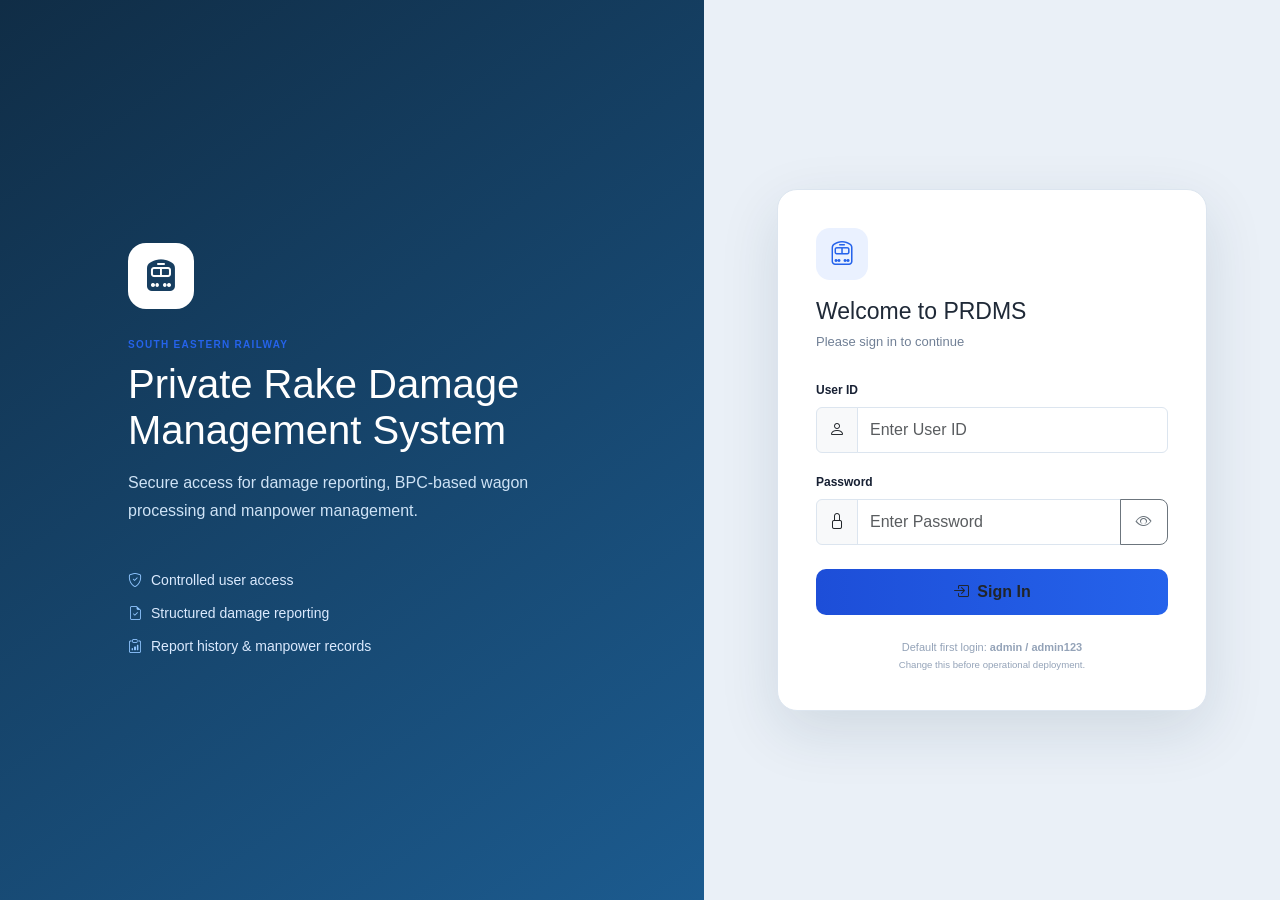
==== login.html @ 79b4d6ad "PDRMS V2 central database and delete report" ====
<!DOCTYPE html><html lang="en"><head>
<meta charset="UTF-8"><meta name="viewport" content="width=device-width,initial-scale=1.0"><title>PRDMS | Secure Login</title>
<link href="https://cdn.jsdelivr.net/npm/bootstrap@5.3.7/dist/css/bootstrap.min.css" rel="stylesheet"><link rel="stylesheet" href="https://cdn.jsdelivr.net/npm/bootstrap-icons@1.13.1/font/bootstrap-icons.min.css"><link rel="stylesheet" href="css/style.css"></head>
<body class="login-page"><div class="login-shell"><section class="login-brand-panel"><div class="login-railway-mark"><i class="bi bi-train-front-fill"></i></div><div class="eyebrow">SOUTH EASTERN RAILWAY</div><h1>Private Rake Damage<br>Management System</h1><p>Secure access for damage reporting, BPC-based wagon processing and manpower management.</p><div class="login-feature-list"><div><i class="bi bi-shield-check"></i>Controlled user access</div><div><i class="bi bi-file-earmark-check"></i>Structured damage reporting</div><div><i class="bi bi-clipboard-data"></i>Report history & manpower records</div></div></section>
<section class="login-card-wrap"><div class="login-card"><div class="login-card-logo"><i class="bi bi-train-front"></i></div><div class="login-card-heading"><h2>Welcome to PRDMS</h2><p>Please sign in to continue</p></div><form id="loginForm"><label class="form-label">User ID</label><div class="input-group mb-3"><span class="input-group-text"><i class="bi bi-person"></i></span><input id="loginUserId" class="form-control" placeholder="Enter User ID" required></div><label class="form-label">Password</label><div class="input-group mb-2"><span class="input-group-text"><i class="bi bi-lock"></i></span><input id="loginPassword" type="password" class="form-control" placeholder="Enter Password" required><button type="button" class="btn btn-outline-secondary password-toggle" id="togglePassword"><i class="bi bi-eye"></i></button></div><div id="loginError" class="login-error d-none"></div><button class="btn login-submit w-100 mt-3" type="submit"><i class="bi bi-box-arrow-in-right me-2"></i>Sign In</button></form><div class="login-help">Default first login: <strong>admin / admin123</strong><br><small>Change this before operational deployment.</small></div></div></section></div>
<script src="js/cloud.js"></script><script src="js/auth.js"></script><script>
togglePassword.onclick=()=>{const p=loginPassword;p.type=p.type==="password"?"text":"password";togglePassword.querySelector("i").className=p.type==="password"?"bi bi-eye":"bi bi-eye-slash"};
loginForm.onsubmit=e=>{e.preventDefault();const r=PRDMSAuth.login(loginUserId.value,loginPassword.value);if(!r.ok){loginError.textContent=r.message;loginError.classList.remove("d-none");return}location.href="index.html"};
</script></body></html>
---- css/style.css ----
/* ===========================================
   PRDMS Version 0.1
   South Eastern Railway
=========================================== */

body{
    background:#eef3f8;
    font-family:Segoe UI,Tahoma,Geneva,Verdana,sans-serif;
}

/* Navbar */

.navbar{
    height:70px;
}

.navbar-brand{
    font-size:28px;
    font-weight:bold;
}

/* Title */

h1{
    color:#0d6efd;
}

h2{
    color:#1f2937;
}


/* Home Cards */

.home-card{

    border:none;

    border-radius:18px;

    transition:0.35s;

    cursor:pointer;

    min-height:330px;

}

.home-card:hover{

    transform:translateY(-10px);

    box-shadow:0px 15px 35px rgba(0,0,0,.25);

}

.card-body{

    padding:35px;

}

.card i{

    margin-bottom:20px;

}

.card h3{

    font-weight:700;

    margin-bottom:15px;

}

.card p{

    color:#666;

    min-height:60px;

}

/* Buttons */

.btn{

    width:160px;

    border-radius:25px;

    font-weight:bold;

}

/* Footer */

footer{

    font-size:15px;

}

/* ===============================
   Repair Columns Modal
   =============================== */

#repairColumnModal {
    z-index: 2000 !important;
}

#repairColumnModal .modal-dialog {
    z-index: 2001 !important;
}

#repairModalBackdrop {
    z-index: 1999 !important;
}

/* =================================
   PRDMS Repair Columns Popup
   ================================= */

.repair-columns-popup {
    position: fixed;
    inset: 0;
    z-index: 3000;
    display: none;
    background: rgba(0, 0, 0, 0.55);
    padding: 40px 20px;
    overflow-y: auto;
}

.repair-columns-dialog {
    width: 900px;
    max-width: 100%;
    margin: 0 auto;
}

.repair-columns-content {
    background: #ffffff;
    border-radius: 10px;
    box-shadow: 0 10px 40px rgba(0, 0, 0, 0.35);
    overflow: hidden;
}

/* =========================================
   PRDMS Damage Report Table
   Railway Format
   ========================================= */

#wagonTableHeader th {
    text-align: center;
    vertical-align: middle;
    font-weight: 700;
    border: 1px solid #000;
}

#yardRepairHeader {
    text-align: center !important;
    vertical-align: middle !important;
    font-weight: 700 !important;
    white-space: nowrap;
}

#repairColumnHeaderRow th {
    text-align: center !important;
    vertical-align: middle !important;
    font-weight: 700 !important;
    white-space: normal !important;
    word-break: break-word !important;
    overflow-wrap: anywhere !important;
    line-height: 1.05 !important;
    padding: 2px 3px !important;
    min-width: 0 !important;
    font-family: "Times New Roman", serif !important;
}

#wagonTableBody td {
    text-align: center;
    vertical-align: middle;
    border: 1px solid #000;
}

/* =========================================
   PRDMS Print Format
   Hide Action column while printing
   ========================================= */

@media print {

    #wagonTableHeader th:last-child {
        display: none !important;
    }

    #wagonTableBody td:last-child {
        display: none !important;
    }

}

/* =========================================
   PRDMS OFFICIAL REPORT - A4 PRINT SETUP
   ========================================= */

@media print {

    @page {
        size: A4 portrait;
        margin: 10mm;
    }

    body {
        margin: 0 !important;
        padding: 0 !important;
        font-family: "Times New Roman", serif !important;
        font-size: 10pt !important;
        background: white !important;
    }

    .navbar,
    button,
    .btn,
    .modal,
    .repair-columns-popup {
        display: none !important;
    }

    .container {
        width: 100% !important;
        max-width: none !important;
    }

}

/* =========================================
   PRDMS PRINT - TOP REPORT SECTION
   ========================================= */

@media print {

    /* Report title */
    .container.mt-4 h5 {
        font-size: 14pt !important;
        font-weight: bold !important;
        text-align: center !important;
        margin: 4mm 0 2mm 0 !important;
    }

    /* Remove excessive spacing */
    .container,
    .row {
        margin-top: 0 !important;
        margin-bottom: 2mm !important;
    }

    /* Labels */
    @page {
        size: A4 portrait;
        margin: 8mm;
    }

    label {
        font-weight: bold !important;
        font-size: 9pt !important;
    }

    /* Input fields in printed report */
    input,
    textarea,
    select {
        border: none !important;
        border-bottom: 1px solid #000 !important;
        border-radius: 0 !important;
        padding: 1px 2px !important;
        height: auto !important;
        min-height: 18px !important;
        font-size: 9pt !important;
        background: white !important;
    }

    textarea {
        resize: none !important;
    }

    /* Hide horizontal rules that create unnecessary gaps */
    hr {
        margin: 2mm 0 !important;
    }

}

/* =========================================
   PRDMS PRINT - COMPACT PARTICULARS
   ========================================= */

@media print {

    /* Reduce overall vertical spacing */
    .container {
        margin-top: 0 !important;
        margin-bottom: 0 !important;
        padding-top: 0 !important;
        padding-bottom: 0 !important;
    }

    .container.mt-4 {
        margin-top: 0 !important;
        margin-bottom: 2mm !important;
    }

    .container.mt-4 h5 {
        margin: 0 0 2mm 0 !important;
        font-size: 14pt !important;
    }

    /* Compact rows */
    .row {
        margin-bottom: 1mm !important;
    }

    /* Compact labels */
    label {
        font-size: 8.5pt !important;
        margin-bottom: 0 !important;
        line-height: 1 !important;
    }

    /* Compact input fields */
    input,
    textarea,
    select {
        font-size: 8.5pt !important;
        padding: 1px 2px !important;
        margin: 0 !important;
        min-height: 14px !important;
        height: 18px !important;
        line-height: 1 !important;
    }

    textarea {
        height: 25px !important;
        min-height: 25px !important;
    }

    /* Reduce horizontal separators */
    hr {
        margin: 1mm 0 !important;
    }

    /* Examination statement */
    .table-responsive {
        margin-top: 1mm !important;
    }
}

/* =========================================
   PRDMS PRINT - TWO COLUMN PARTICULARS
   ========================================= */

@media print {

    /* Keep the main form compact */
    #reportForm {
        display: block !important;
    }

    /* Put the fields into a compact print layout */
    #reportForm .row {
        margin-left: 0 !important;
        margin-right: 0 !important;
    }

    #reportForm .row > [class*="col-"] {
        padding-left: 3px !important;
        padding-right: 3px !important;
        margin-bottom: 2mm !important;
    }

    /* Compact labels */
    #reportForm label {
        font-size: 8.5pt !important;
        margin-bottom: 1px !important;
    }

    /* Compact printed values */
    #reportForm input,
    #reportForm textarea,
    #reportForm select {
        font-size: 8.5pt !important;
        height: 18px !important;
        min-height: 18px !important;
        padding: 1px 3px !important;
        border: none !important;
        border-bottom: 1px solid #000 !important;
        border-radius: 0 !important;
        background: transparent !important;
        box-shadow: none !important;
    }

    /* Damage occurrence gets a little more width/height */
    #damageOccurrence {
        height: 18px !important;
    }

}

/* =========================================
   PRINT-ONLY DAMAGE REPORT PARTICULARS
   ========================================= */

/* Hidden on normal website */
#printDamageParticulars {
    display: none;
}


/* Visible only during printing */
@media print {

    #printDamageParticulars {
        display: block !important;
        font-family: "Times New Roman", serif !important;
        color: #000 !important;
        width: 100% !important;
        margin: 0 0 4mm 0 !important;
    }

    .print-particulars-title {
        text-align: center;
        font-size: 14pt;
        font-weight: bold;
        margin-bottom: 3mm;
    }

    .print-particulars-grid {
        display: grid;
        grid-template-columns: 1fr 1fr;
        width: 100%;
        border: 1px solid #000;
    }

    .print-particulars-left,
    .print-particulars-right {
        padding: 0;
    }

    .print-particulars-left {
        border-right: 1px solid #000;
    }

    .print-particulars-left > div,
    .print-particulars-right > div {
        display: grid;
        grid-template-columns: 42% 58%;
        min-height: 7mm;
        border-bottom: 1px solid #000;
        align-items: center;
    }

    .print-particulars-left > div:last-child,
    .print-particulars-right > div:last-child {
        border-bottom: none;
    }

    .print-particulars-left strong,
    .print-particulars-right strong {
        padding: 1mm 2mm;
        font-size: 8.5pt;
        font-weight: bold;
    }

    .print-particulars-left span,
    .print-particulars-right span {
        padding: 1mm 2mm;
        font-size: 8.5pt;
        min-height: 5mm;
        border-bottom: 1px solid #000;
    }

}

/* =========================================
   PRINT - HIDE ORIGINAL PARTICULARS
   ========================================= */

@media print {

    /* Hide the original form fields during printing */
    #reportForm > .row {
        display: none !important;
    }

    /* Keep our new print-only particulars */
    #printDamageParticulars {
        display: block !important;
    }

}

/* =========================================
   PRINT - HIDE OLD PARTICULAR FIELDS
   ========================================= */

@media print {

    .print-original-field {
        display: none !important;
    }

    .print-original-exam,
    #examinedBy {
        display: none !important;
    }

}

/* =========================================
   DAMAGE REPORT PRINT TITLE
   ========================================= */

@media print {

    .print-report-title {
        margin-top: 0 !important;
        margin-bottom: 3mm !important;
        padding: 0 !important;
    }

    .print-report-title h5 {
        margin: 0 !important;
        padding: 0 !important;
        font-family: "Times New Roman", serif !important;
        font-size: 15pt !important;
        font-weight: bold !important;
        text-align: center !important;
    }

    .print-title-line {
        display: block !important;
        margin: 2mm 0 3mm 0 !important;
        border: 0 !important;
        border-top: 1px solid #000 !important;
        opacity: 1 !important;
    }

}

/* Hide old form separator in printed report */

@media print {

    .print-form-separator {
        display: none !important;
    }

}

/* =========================================
   DAMAGE REPORT HEADING - ONE LINE
   ========================================= */

#printReportHeading {
    text-align: center !important;
    white-space: nowrap !important;
    width: 100% !important;
    overflow: hidden !important;
    font-size: 15pt;
    line-height: 1.2;
}

/* =========================================
   FINAL PDRMS PRINT HEADING
   ========================================= */

@media print {

    .print-report-title {
        width: 100% !important;
        margin: 0 auto 3mm auto !important;
        padding: 0 !important;
        box-sizing: border-box !important;
    }

    #printReportHeading {

        width: 100% !important;

        margin: 0 auto !important;
        padding: 0 !important;

        text-align: center !important;

        white-space: nowrap !important;
        overflow: visible !important;

        font-family: "Times New Roman", serif !important;
        font-weight: bold !important;

        /* JS will reduce this when necessary */
        font-size: 15pt !important;

        line-height: 1.15 !important;

        box-sizing: border-box !important;
    }

}

/* =========================================
   WAGON TABLE - HIDE ACTION WHEN PRINTING
   ========================================= */

@media print {

    .print-action-column {
        display: none !important;
    }

}

/* =========================================
   PRDMS WAGON TABLE - A4 PORTRAIT
   EXACT PRINT WIDTH CONTROL
   ========================================= */

@media print {

    /* A4 usable width with 8mm margins */
    #wagonTableHeader,
    #wagonTableBody {
        width: 190mm !important;
    }

    .table-responsive {
        width: 190mm !important;
        max-width: 190mm !important;
        overflow: visible !important;
        margin: 0 !important;
        padding: 0 !important;
    }

    #wagonTableHeader {
        table-layout: fixed !important;
        width: 190mm !important;
        max-width: 190mm !important;
        border-collapse: collapse !important;
    }

    #wagonTableHeader th,
    #wagonTableBody td {
        box-sizing: border-box !important;
        white-space: normal !important;
        word-break: break-word !important;
        overflow-wrap: anywhere !important;
        padding: 1.2mm !important;
        font-family: "Times New Roman", serif !important;
        border: 1px solid #000 !important;
        vertical-align: middle !important;
        text-align: center !important;
    }


    /* =====================================
       MAIN FIXED COLUMNS
       ===================================== */

    /* Sl. No */
    #wagonTableHeader th:nth-child(1),
    #wagonTableBody td:nth-child(1) {
        width: 8mm !important;
        min-width: 8mm !important;
        max-width: 8mm !important;
    }

    /* O/Rly */
    #wagonTableHeader th:nth-child(2),
    #wagonTableBody td:nth-child(2) {
        width: 10mm !important;
        min-width: 10mm !important;
        max-width: 10mm !important;
    }

    /* Wagon No */
    #wagonTableHeader th:nth-child(3),
    #wagonTableBody td:nth-child(3) {
        width: 18mm !important;
        min-width: 18mm !important;
        max-width: 18mm !important;
    }

    /* Type */
    #wagonTableHeader th:nth-child(4),
    #wagonTableBody td:nth-child(4) {
        width: 10mm !important;
        min-width: 10mm !important;
        max-width: 10mm !important;
    }

    /* Incoming Damages */
    #wagonTableHeader th:nth-child(5),
    #wagonTableBody td:nth-child(5) {
        width: 50mm !important;
        min-width: 50mm !important;
        max-width: 50mm !important;
    }

    /* Remarks */
    #wagonTableHeader th:nth-child(6),
    #wagonTableBody td:nth-child(6) {
        width: 14mm !important;
        min-width: 14mm !important;
        max-width: 14mm !important;
    }


    /* =====================================
       YARD REPAIR COLUMNS
       ===================================== */

    #repairColumnHeaderRow th,
    #wagonTableBody td:nth-child(n+7) {
        width: 13.3mm !important;
        min-width: 13.3mm !important;
        max-width: 13.3mm !important;

        font-size: 6.5pt !important;
        line-height: 1.05 !important;
        padding: 1mm !important;
    }


    /* Yard Repair Particulars title */
    #yardRepairHeader {
        font-size: 8pt !important;
        text-align: center !important;
        white-space: nowrap !important;
    }


    /* =====================================
       ACTION COLUMN - NEVER PRINT
       ===================================== */

    #wagonTableHeader th:last-child,
    #wagonTableBody td:last-child {
        display: none !important;
    }

}

/* =========================================
   WAGON TABLE - AUTO FIT TEXT IN ONE ROW
   ========================================= */

@media print {

    #wagonTableBody td {
        white-space: nowrap !important;
        overflow: hidden !important;
        text-overflow: clip !important;
    }

    /* Main wagon information */
    #wagonTableBody td:nth-child(1),
    #wagonTableBody td:nth-child(2),
    #wagonTableBody td:nth-child(3),
    #wagonTableBody td:nth-child(4),
    #wagonTableBody td:nth-child(6) {
        white-space: nowrap !important;
        font-size: 8pt !important;
    }

    /* Repair values */
    #wagonTableBody td:nth-child(n+7) {
        white-space: nowrap !important;
        font-size: 6.5pt !important;
    }

}

/* =========================================
   PRINT SIGNATURE SECTION
   ========================================= */

#printSignatureSection {
    display: none;
}

@media print {

    #printSignatureSection {
        display: block !important;
        width: 100% !important;
        margin-top: 12mm !important;
        font-family: "Times New Roman", serif !important;
        font-size: 10pt !important;
    }

    .signature-row {
        display: flex !important;
        flex-direction: row !important;
        justify-content: space-between !important;
        align-items: flex-start !important;
        width: 100% !important;
    }

    .signature-box {
        display: block !important;
        width: 33.33% !important;
        text-align: center !important;
        white-space: nowrap !important;
    }

    #printRepresentative {
        white-space: nowrap !important;
    }

}

/* PRINT SIGNATURES */

#printSignatureSection {
    display: none;
}

@media print {

    #printSignatureSection {
        display: block !important;
        width: 100% !important;
        margin-top: 25mm !important;
    }

    #printSignatureSection .signature-row {
        display: flex !important;
        width: 100% !important;
        justify-content: space-between !important;
        align-items: center !important;
    }

    #printSignatureSection .signature-box {
    width: 33.33% !important;
    text-align: center !important;
    white-space: nowrap !important;
    font-family: "Times New Roman", serif !important;
    font-size: 12pt !important;
    font-weight: bold !important;
}
}

/* Printed particulars - row separators */

@media print {

    #printDamageParticulars .print-particulars-left > div,
    #printDamageParticulars .print-particulars-right > div {
        border-bottom: 1px solid #000 !important;
    }

    #printDamageParticulars .print-particulars-left > div:last-child,
    #printDamageParticulars .print-particulars-right > div:last-child {
        border-bottom: none !important;
    }

    #printDamageParticulars .print-particulars-left span,
    #printDamageParticulars .print-particulars-right span {
        border-bottom: none !important;
    }

}

/* =========================================
   PRINT PARTICULARS - TWO SEPARATE TABLES
   WITH GAP
   ========================================= */

@media print {

    #printDamageParticulars .print-particulars-grid {
        display: grid !important;

        grid-template-columns: calc(50% - 2.5mm) calc(50% - 2.5mm) !important;

        column-gap: 5mm !important;

        width: 100% !important;
        border: none !important;
    }

    #printDamageParticulars .print-particulars-left,
    #printDamageParticulars .print-particulars-right {
        border: 1px solid #000 !important;
        padding: 0 !important;
    }

    #printDamageParticulars .print-particulars-left > div,
    #printDamageParticulars .print-particulars-right > div {
        display: grid !important;
        grid-template-columns: 42% 58% !important;

        min-height: 7mm !important;

        border-bottom: 1px solid #000 !important;
    }

    #printDamageParticulars .print-particulars-left > div:last-child,
    #printDamageParticulars .print-particulars-right > div:last-child {
        border-bottom: none !important;
    }

    #printDamageParticulars .print-particulars-left strong,
    #printDamageParticulars .print-particulars-right strong {
        border-right: 1px solid #000 !important;
        padding: 1mm 2mm !important;
        font-size: 8.5pt !important;
    }

    #printDamageParticulars .print-particulars-left span,
    #printDamageParticulars .print-particulars-right span {
        border-bottom: none !important;
        padding: 1mm 2mm !important;
        font-size: 8.5pt !important;
    }

}

/* =========================================
   #4 - WAGON TYPE TEXT STAYS INSIDE CELL
   ========================================= */

#wagonTableHeader th:nth-child(4),
#wagonTableBody td:nth-child(4) {

    width: 70px !important;
    max-width: 70px !important;

    white-space: normal !important;
    overflow-wrap: anywhere !important;
    word-break: break-word !important;

    text-align: center !important;
    vertical-align: middle !important;
}

/* 
    /* -----------------------------
       ALL YARD REPAIR COLUMNS
       EQUAL WIDTH
       ----------------------------- */

    #wagonTable th:nth-child(n+7):not(:last-child),
    #wagonTable td:nth-child(n+7):not(:last-child) {
        width: 7.75% !important;
        min-width: 0 !important;
        max-width: none !important;
    }

    /* -----------------------------
       HEADER TEXT
       ----------------------------- */

    #wagonTable th {
        white-space: normal !important;
        word-break: normal !important;
        overflow-wrap: break-word !important;

        vertical-align: middle !important;
        text-align: center !important;

        line-height: 1.05 !important;
        padding: 2px 2px !important;

        font-size: 7pt !important;
    }

    /* Yard repair headings */
    #wagonTable th:nth-child(n+7) {
        font-size: 6.8pt !important;
        line-height: 1.05 !important;
    }

    /* -----------------------------
       WAGON DATA ROWS
       AUTO HEIGHT
       ----------------------------- */

    #wagonTable tbody tr {
        height: auto !important;
    }

    #wagonTable tbody td {
        height: auto !important;
        min-height: 0 !important;

        white-space: normal !important;
        word-break: normal !important;
        overflow-wrap: break-word !important;

        vertical-align: middle !important;
        text-align: center !important;

        padding: 2px 2px !important;

        line-height: 1.1 !important;
    }

    /* Incoming damage text can expand the row */
    #wagonTable tbody td:nth-child(5) {
        text-align: left !important;
        overflow-wrap: anywhere !important;
    }

    /* Type text stays inside its cell */
    #wagonTable tbody td:nth-child(4) {
        overflow-wrap: anywhere !important;
        word-break: break-word !important;
    }

    /* Repair quantities remain compact */
    #wagonTable tbody td:nth-child(n+7) {
        font-size: 6.8pt !important;
        padding: 2px 1px !important;
    }

    /* TOTAL row */
    #wagonTotalRow td {
        height: auto !important;
        min-height: 0 !important;
        padding: 2px !important;
        font-size: 7pt !important;
        vertical-align: middle !important;
    }




    /* =====================================
       MAIN COLUMNS
       ===================================== */

    /* Sl. No. */
    .table-responsive > table th:nth-child(1),
    .table-responsive > table td:nth-child(1) {
        width: 4.5% !important;
    }

    /* O/Rly - increased */
    .table-responsive > table th:nth-child(2),
    .table-responsive > table td:nth-child(2) {
        width: 7% !important;
        font-size: 8pt !important;
        font-weight: bold !important;
    }

    /* Wagon No. */
    .table-responsive > table th:nth-child(3),
    .table-responsive > table td:nth-child(3) {
        width: 8% !important;
    }

    /* Type - increased */
    .table-responsive > table th:nth-child(4),
    .table-responsive > table td:nth-child(4) {
        width: 8.5% !important;
    }

    /* Incoming Damages */
    .table-responsive > table th:nth-child(5),
    .table-responsive > table td:nth-child(5) {
        width: 20% !important;
        min-width: 0 !important;
    }

    /* Remarks */
    .table-responsive > table th:nth-child(6),
    .table-responsive > table td:nth-child(6) {
        width: 6% !important;
    }


    /* =====================================
       YARD REPAIR SECTION
       ===================================== */

    /* Heading spanning all repair columns */
    #yardRepairHeader {
        width: 46% !important;
        min-width: 0 !important;

        text-align: center !important;
        white-space: nowrap !important;
    }

    /* Six repair headings */
    #repairColumnHeaderRow th {
        width: 7.666% !important;
        min-width: 0 !important;
        max-width: none !important;

        padding: 2px 2px !important;

        font-size: 6.8pt !important;
        line-height: 1.05 !important;

        white-space: normal !important;
        overflow-wrap: break-word !important;
        word-break: normal !important;

        text-align: center !important;
        vertical-align: middle !important;
    }

    /* Six repair data columns */
    #wagonTableBody td:nth-child(n+7) {
        width: 7.666% !important;
        min-width: 0 !important;
        max-width: none !important;

        padding: 2px 1px !important;

        font-size: 7pt !important;
        line-height: 1.1 !important;

        white-space: normal !important;
        overflow-wrap: anywhere !important;
        word-break: break-word !important;

        text-align: center !important;
        vertical-align: middle !important;
    }


    /* =====================================
       WAGON ROWS - AUTO HEIGHT
       ===================================== */

    #wagonTableBody tr {
        height: auto !important;
    }

    #wagonTableBody td {
        height: auto !important;
        min-height: 0 !important;

        padding: 2px !important;

        white-space: normal !important;
        overflow-wrap: anywhere !important;
        word-break: break-word !important;

        vertical-align: middle !important;
    }

    /* Type text */
    #wagonTableBody td:nth-child(4) {
        text-align: center !important;
        overflow-wrap: anywhere !important;
        word-break: break-word !important;
    }

    /* Incoming damage can expand naturally */
    #wagonTableBody td:nth-child(5) {
        text-align: left !important;
        overflow-wrap: anywhere !important;
        word-break: break-word !important;
    }

    /* Remarks */
    #wagonTableBody td:nth-child(6) {
        text-align: center !important;
    }


    /* =====================================
       TOTAL ROW
       ===================================== */

    #wagonTotalRow td {
        height: auto !important;
        min-height: 0 !important;

        padding: 2px !important;

        font-size: 7pt !important;
        line-height: 1.1 !important;

        vertical-align: middle !important;
    }



@media print {

    /* Keep Incoming Damages COLUMN width fixed */
    .table-responsive > table th:nth-child(5),
    .table-responsive > table td:nth-child(5) {
        width: 20% !important;
        min-width: 20% !important;
        max-width: 20% !important;

        white-space: normal !important;
        word-break: break-word !important;
        overflow-wrap: break-word !important;

        height: auto !important;
        vertical-align: middle !important;
    }

    /* ONLY the ROW height should adjust to content */
    #wagonTableBody tr {
        height: auto !important;
    }

    #wagonTableBody td {
        height: auto !important;
        min-height: 0 !important;
    }

}

/* =========================================
   FINAL WAGON TABLE PRINT FORMAT
   FIXED COLUMNS - AUTO ROW HEIGHT
   ========================================= */

@media print {

    .table-responsive {
        overflow: visible !important;
        width: 100% !important;
    }

    .table-responsive > table {
        width: 100% !important;
        max-width: 100% !important;
        min-width: 0 !important;

        table-layout: fixed !important;
        border-collapse: collapse !important;
    }

    /* ===============================
       FIXED MAIN COLUMNS
       =============================== */

    /* Sl. No. */
    .table-responsive > table th:nth-child(1),
    .table-responsive > table td:nth-child(1) {
        width: 3.5% !important;
    }

    /* O/Rly */
    .table-responsive > table th:nth-child(2),
    .table-responsive > table td:nth-child(2) {
        width: 5.5% !important;
    }

    /* Wagon No. */
    .table-responsive > table th:nth-child(3),
    .table-responsive > table td:nth-child(3) {
        width: 7% !important;
    }

    /* Type */
    .table-responsive > table th:nth-child(4),
    .table-responsive > table td:nth-child(4) {
        width: 7.5% !important;
    }

    /* Incoming Damages - FIXED */
    .table-responsive > table th:nth-child(5),
    .table-responsive > table td:nth-child(5) {
        width: 20% !important;
        min-width: 20% !important;
        max-width: 20% !important;

        white-space: normal !important;
        overflow-wrap: break-word !important;
        word-break: normal !important;
    }

    /* Remarks */
    .table-responsive > table th:nth-child(6),
    .table-responsive > table td:nth-child(6) {
        width: 5.5% !important;
    }


    /* ===============================
       SIX YARD REPAIR COLUMNS
       =============================== */

    #repairColumnHeaderRow th,
    #wagonTableBody td:nth-child(n+7) {

        width: 8.5% !important;
        min-width: 0 !important;
        max-width: 8.5% !important;

        white-space: normal !important;
        overflow-wrap: break-word !important;
        word-break: normal !important;

        text-align: center !important;
        vertical-align: middle !important;
    }


    /* ===============================
       REPAIR HEADINGS
       =============================== */

    #repairColumnHeaderRow th {

        padding: 2px 2px !important;

        font-size: 6.5pt !important;
        line-height: 1.05 !important;

        height: auto !important;

        white-space: normal !important;
        overflow-wrap: break-word !important;
        word-break: normal !important;
    }


    /* ===============================
       WAGON ROWS
       ONLY HEIGHT AUTO
       =============================== */

    #wagonTableBody tr {

        height: auto !important;
    }

    #wagonTableBody td {

        height: auto !important;
        min-height: 0 !important;

        padding: 2px !important;

        white-space: normal !important;
        overflow-wrap: break-word !important;
        word-break: normal !important;

        vertical-align: middle !important;
    }


    /* Incoming Damages text */
    #wagonTableBody td:nth-child(5) {

        width: 20% !important;
        min-width: 20% !important;
        max-width: 20% !important;

        text-align: left !important;

        white-space: normal !important;
        overflow-wrap: break-word !important;
        word-break: normal !important;
    }


    /* Type */
    #wagonTableBody td:nth-child(4) {

        white-space: normal !important;
        overflow-wrap: break-word !important;
        word-break: break-word !important;

        text-align: center !important;
    }


    /* Repair quantities */
    #wagonTableBody td:nth-child(n+7) {

        font-size: 7pt !important;
        padding: 2px 1px !important;

        text-align: center !important;
    }


    /* TOTAL row */
    #wagonTotalRow td {

        height: auto !important;
        min-height: 0 !important;

        padding: 2px !important;
    }

}

/* =========================================
   WEBPAGE WAGON TABLE - CLEAN COMPACT VIEW
   PRINT VIEW IS NOT AFFECTED
   ========================================= */

@media screen {

    .table-responsive > table {
        width: 100% !important;
        table-layout: fixed !important;
        border-collapse: collapse !important;
    }

    /* -----------------------------
       MAIN COLUMNS
       ----------------------------- */

    /* Sl. No. */
    .table-responsive > table th:nth-child(1),
    .table-responsive > table td:nth-child(1) {
        width: 3.5% !important;
    }

    /* O/Rly */
    .table-responsive > table th:nth-child(2),
    .table-responsive > table td:nth-child(2) {
        width: 6% !important;
        white-space: normal !important;
    }

    /* Wagon No. */
    .table-responsive > table th:nth-child(3),
    .table-responsive > table td:nth-child(3) {
        width: 7% !important;
        white-space: normal !important;
    }

    /* Type */
    .table-responsive > table th:nth-child(4),
    .table-responsive > table td:nth-child(4) {
        width: 7.5% !important;

        white-space: normal !important;
        overflow-wrap: break-word !important;
        word-break: break-word !important;
    }

    /* Incoming Damages - KEEP GENEROUS SPACE */
    .table-responsive > table th:nth-child(5),
    .table-responsive > table td:nth-child(5) {
        width: 20% !important;

        white-space: normal !important;
        overflow-wrap: break-word !important;
        word-break: break-word !important;
    }

    /* Remarks */
    .table-responsive > table th:nth-child(6),
    .table-responsive > table td:nth-child(6) {
        width: 5.5% !important;
        white-space: normal !important;
    }


    /* -----------------------------
       YARD REPAIR COLUMNS
       ALL SAME WIDTH
       ----------------------------- */

    #repairColumnHeaderRow th,
    #wagonTableBody td:nth-child(n+7):not(:last-child) {

        width: 7.5% !important;
        min-width: 0 !important;
        max-width: 7.5% !important;

        white-space: normal !important;
        overflow-wrap: break-word !important;
        word-break: normal !important;

        text-align: center !important;
        vertical-align: middle !important;
    }


    /* -----------------------------
       REPAIR HEADINGS
       ----------------------------- */

    #repairColumnHeaderRow th {

        padding: 5px 3px !important;

        font-size: 10px !important;
        line-height: 1.15 !important;

        white-space: normal !important;
        overflow-wrap: break-word !important;
        word-break: normal !important;

        text-align: center !important;
        vertical-align: middle !important;
    }


    /* -----------------------------
       WAGON DATA
       ----------------------------- */

    #wagonTableBody td {

        padding: 5px 3px !important;

        white-space: normal !important;
        overflow-wrap: break-word !important;

        vertical-align: middle !important;
    }


    /* Type */
    #wagonTableBody td:nth-child(4) {

        text-align: center !important;

        overflow-wrap: anywhere !important;
        word-break: break-word !important;
    }


    /* Incoming Damages */
    #wagonTableBody td:nth-child(5) {

        text-align: left !important;

        white-space: normal !important;
        overflow-wrap: break-word !important;
        word-break: normal !important;
    }


    /* Repair quantities */
    #wagonTableBody td:nth-child(n+7):not(:last-child) {

        font-size: 12px !important;

        text-align: center !important;

        white-space: normal !important;
    }


    /* -----------------------------
       ACTION COLUMN
       ----------------------------- */

    .table-responsive > table th:last-child,
    .table-responsive > table td:last-child {

        width: 6% !important;
        min-width: 65px !important;

        white-space: nowrap !important;

        text-align: center !important;
    }

}

/* =========================================
   FINAL PRINT PARTICULARS BALANCE
   ========================================= */

@media print {

    .print-particulars-grid {
        grid-template-columns: 1fr 1fr !important;
        column-gap: 5mm !important;
        border: none !important;
    }

    .print-particulars-left,
    .print-particulars-right {
        border: 1px solid #000 !important;
    }

    .print-particulars-left {
        border-right: 1px solid #000 !important;
    }

    .print-particulars-left > div,
    .print-particulars-right > div {
        grid-template-columns: 47% 53% !important;

        min-height: 7mm !important;

        border-bottom: 1px solid #000 !important;

        align-items: center !important;
    }

    .print-particulars-left > div:last-child,
    .print-particulars-right > div:last-child {
        border-bottom: none !important;
    }

    .print-particulars-left strong,
    .print-particulars-right strong {
        padding: 1mm 2mm !important;
        font-size: 8.5pt !important;
        line-height: 1.1 !important;
    }

    .print-particulars-left span,
    .print-particulars-right span {
        padding: 1mm 2mm !important;
        font-size: 8.5pt !important;

        border-bottom: none !important;

        overflow-wrap: break-word !important;
        word-break: normal !important;
    }

}

/* =========================================
   FINAL DAMAGE REPORT PARTICULARS
   MATCH PAINT REFERENCE
   ========================================= */

@media print {

    #printDamageParticulars .print-particulars-grid {
        display: grid !important;
        grid-template-columns: 1fr 1fr !important;
        column-gap: 5mm !important;

        width: 100% !important;
        border: none !important;
    }

    /* Each side is an independent table */
    #printDamageParticulars .print-particulars-left,
    #printDamageParticulars .print-particulars-right {
        border: 1px solid #000 !important;
        padding: 0 !important;
    }

    /* Every row */
    #printDamageParticulars .print-particulars-left > div,
    #printDamageParticulars .print-particulars-right > div {

        display: grid !important;

        grid-template-columns: 47% 53% !important;

        min-height: 7mm !important;

        border-bottom: 1px solid #000 !important;

        align-items: stretch !important;
    }

    /* Last row - no internal bottom line */
    #printDamageParticulars .print-particulars-left > div:last-child,
    #printDamageParticulars .print-particulars-right > div:last-child {
        border-bottom: none !important;
    }

    /* FIELD NAME CELL */
    #printDamageParticulars .print-particulars-left > div > strong,
    #printDamageParticulars .print-particulars-right > div > strong {

        display: flex !important;

        align-items: center !important;

        align-self: stretch !important;

        box-sizing: border-box !important;

        padding: 1mm 2mm !important;

        font-size: 8.5pt !important;
        line-height: 1.1 !important;
        font-weight: bold !important;

        border-right: 1px solid #000 !important;
    }

    /* DATA CELL */
    #printDamageParticulars .print-particulars-left > div > span,
    #printDamageParticulars .print-particulars-right > div > span {

        display: flex !important;

        align-items: center !important;

        padding: 1mm 2mm !important;

        font-size: 8.5pt !important;
        line-height: 1.1 !important;

        border: none !important;

        overflow-wrap: break-word !important;
        word-break: normal !important;
    }

}

@media print {

    /* =========================================
       1. PERFECT CONTINUOUS LABEL/DATA DIVIDER
       ========================================= */

    #printDamageParticulars
    .print-particulars-left > div,
    #printDamageParticulars
    .print-particulars-right > div {
        display: grid !important;
        grid-template-columns: 47% 53% !important;
        align-items: stretch !important;
    }

    #printDamageParticulars
    .print-particulars-left > div > strong,
    #printDamageParticulars
    .print-particulars-right > div > strong {
        display: flex !important;

        width: 100% !important;
        height: 100% !important;
        min-height: 100% !important;

        margin: 0 !important;

        box-sizing: border-box !important;

        align-items: center !important;

        border-right: 1px solid #000 !important;
    }


    /* =========================================
       2. ALL YARD REPAIR COLUMNS SAME WIDTH
       ========================================= */

    #repairColumnHeaderRow th,
    #wagonTableBody td:nth-child(n+7):not(:last-child) {

        width: 5.6% !important;
        min-width: 5.6% !important;
        max-width: 5.6% !important;

        box-sizing: border-box !important;

        padding: 2px 1px !important;

        text-align: center !important;
        vertical-align: middle !important;

        white-space: normal !important;
        overflow-wrap: break-word !important;
        word-break: normal !important;

        font-size: 6.5pt !important;
        line-height: 1.05 !important;
    }

    /* Keep repair headings and data perfectly aligned */
    #repairColumnHeaderRow th {
        height: auto !important;
    }

    #wagonTableBody td:nth-child(n+7):not(:last-child) {
        height: auto !important;
    }

}

@media print {

    /* Keep all Yard Repair TOTAL numbers the same size */
    #wagonTotalRow td:nth-child(n+7):not(:last-child) {
        font-size: 7pt !important;
        font-weight: bold !important;
        line-height: 1.05 !important;
        text-align: center !important;
        vertical-align: middle !important;
    }

}

@media print {

    /* TOTAL row - all Yard Repair numbers identical */
    #wagonTableBody tr:last-child td:nth-child(n+7):not(:last-child) {
        font-size: 7pt !important;
        font-weight: bold !important;
        line-height: 1.05 !important;
        text-align: center !important;
        vertical-align: middle !important;
        padding: 2px 1px !important;
    }

}

/* =========================================
   FINAL PDRMS TOTAL ROW ALIGNMENT
   ========================================= */

@media print {

    /* TOTAL row */
    #wagonTableBody tr:last-child td {

        text-align: center !important;
        vertical-align: middle !important;

        font-family: "Times New Roman", serif !important;
        font-size: 8pt !important;
        font-weight: bold !important;

        padding: 2px 1px !important;

        box-sizing: border-box !important;
    }

    /* All Yard Repair TOTAL values */
    #wagonTableBody tr:last-child td:nth-child(n+7) {

        text-align: center !important;
        vertical-align: middle !important;

        display: table-cell !important;

        padding-left: 0 !important;
        padding-right: 0 !important;
    }

}

/* =========================================
   PDRMS FINAL PRINT TABLE ALIGNMENT
   ========================================= */

@media print {

    .table-responsive {
        width: 100% !important;
        margin: 0 auto !important;
        padding: 0 !important;
        overflow: visible !important;
    }

    .table-responsive table {
        width: 100% !important;
        margin: 0 auto !important;

        table-layout: fixed !important;

        border-collapse: collapse !important;

        font-family: "Times New Roman", serif !important;
    }

    /* Main table cells */
    #wagonTableHeader th,
    #wagonTableBody td {
        text-align: center !important;
        vertical-align: middle !important;

        border: 1px solid #000 !important;

        padding: 2px 2px !important;

        box-sizing: border-box !important;
    }

    /* -----------------------------------------
       Fixed width for main columns
       ----------------------------------------- */

    #wagonTableHeader th:nth-child(1) {
        width: 5% !important;
    }

    #wagonTableHeader th:nth-child(2) {
        width: 7% !important;
    }

    #wagonTableHeader th:nth-child(3) {
        width: 10% !important;
    }

    #wagonTableHeader th:nth-child(4) {
        width: 10% !important;
    }

    #wagonTableHeader th:nth-child(5) {
        width: 26% !important;
    }

    #wagonTableHeader th:nth-child(6) {
        width: 8% !important;
    }

    /* -----------------------------------------
       Yard Repair Particulars
       ----------------------------------------- */

    #yardRepairHeader {
        width: 34% !important;
        text-align: center !important;
        vertical-align: middle !important;
    }

    #repairColumnHeaderRow th {
        text-align: center !important;
        vertical-align: middle !important;

        padding: 2px 1px !important;

        line-height: 1.0 !important;

        font-size: 7pt !important;

        word-break: normal !important;
        overflow-wrap: break-word !important;
    }

    /* -----------------------------------------
       Wagon data
       ----------------------------------------- */

    #wagonTableBody td {
        font-size: 7.5pt !important;
    }

    /* Incoming damage text */
    #wagonTableBody td:nth-child(5) {
        text-align: left !important;
        vertical-align: middle !important;
        padding-left: 3px !important;
        padding-right: 3px !important;
    }

    /* -----------------------------------------
       TOTAL ROW
       ----------------------------------------- */

    #wagonTableBody tr:last-child td {
        text-align: center !important;
        vertical-align: middle !important;

        font-weight: bold !important;

        padding: 2px 1px !important;
    }

    #wagonTableBody tr:last-child td:nth-child(n+7) {
        text-align: center !important;
        vertical-align: middle !important;
    }

}

@media print {

    /* =========================================
       DAMAGE TABLE = SAME WIDTH AS ABOVE TABLES
       ========================================= */

    .table-responsive {
        width: 100% !important;
        max-width: 100% !important;
        margin-left: 0 !important;
        margin-right: 0 !important;
        padding: 0 !important;
        overflow: visible !important;
    }

    .table-responsive > table {
        width: 100% !important;
        min-width: 100% !important;
        max-width: 100% !important;

        margin-left: 0 !important;
        margin-right: 0 !important;

        table-layout: fixed !important;
        border-collapse: collapse !important;
    }

    /* -----------------------------------------
       MAIN COLUMNS
       ----------------------------------------- */

    #wagonTableHeader th:nth-child(1) {
        width: 5% !important;
    }

    #wagonTableHeader th:nth-child(2) {
        width: 7% !important;
    }

    #wagonTableHeader th:nth-child(3) {
        width: 10% !important;
    }

    #wagonTableHeader th:nth-child(4) {
        width: 10% !important;
    }

    #wagonTableHeader th:nth-child(5) {
        width: 25% !important;
    }

    #wagonTableHeader th:nth-child(6) {
        width: 8% !important;
    }

    /* -----------------------------------------
       YARD REPAIR = REMAINING WIDTH
       ----------------------------------------- */

    #yardRepairHeader {
        width: 35% !important;
    }

    /* Current 7 repair columns */
    #repairColumnHeaderRow th,
    #wagonTableBody td:nth-child(n+7):not(:last-child) {

        width: 5% !important;
        min-width: 0 !important;
        max-width: 5% !important;

        box-sizing: border-box !important;

        padding: 2px 1px !important;

        text-align: center !important;
        vertical-align: middle !important;

        white-space: normal !important;
        overflow-wrap: break-word !important;
        word-break: normal !important;
    }

}

/* =========================================
   #5 - YARD REPAIR COMPLETE BORDERS
   ========================================= */

@media print {

    /* Yard Repair main heading */
    #yardRepairHeader {
        border: 1px solid #000 !important;
        box-sizing: border-box !important;
    }

    /* Every Yard Repair heading cell */
    #repairColumnHeaderRow th {
        border: 1px solid #000 !important;

        box-sizing: border-box !important;

        text-align: center !important;
        vertical-align: middle !important;
    }

    /* Every Yard Repair data cell */
    #wagonTableBody td:nth-child(n+7):not(:last-child) {
        border: 1px solid #000 !important;

        box-sizing: border-box !important;

        text-align: center !important;
        vertical-align: middle !important;
    }

    /* Yard Repair TOTAL cells */
    #wagonTableBody tr:last-child td:nth-child(n+7):not(:last-child) {
        border: 1px solid #000 !important;

        box-sizing: border-box !important;

        text-align: center !important;
        vertical-align: middle !important;
    }

}

/* =========================================
   #5 FINAL - COMPLETE YARD REPAIR GRID
   ========================================= */

@media print {

    /* The complete wagon table */
    .table-responsive > table {
        border-collapse: collapse !important;
        border-spacing: 0 !important;
    }

    /* -----------------------------------------
       YARD REPAIR MAIN HEADING
       ----------------------------------------- */

    #yardRepairHeader {
        border: 1px solid #000 !important;
        border-bottom: 1px solid #000 !important;
        border-left: 1px solid #000 !important;
        border-right: 1px solid #000 !important;
    }

    /* -----------------------------------------
       EVERY REPAIR HEADER CELL
       ----------------------------------------- */

    #repairColumnHeaderRow > th {
        border: 1px solid #000 !important;

        border-top: 1px solid #000 !important;
        border-right: 1px solid #000 !important;
        border-bottom: 1px solid #000 !important;
        border-left: 1px solid #000 !important;

        box-sizing: border-box !important;

        text-align: center !important;
        vertical-align: middle !important;
    }

    /* -----------------------------------------
       EVERY REPAIR DATA CELL
       ----------------------------------------- */

    #wagonTableBody > tr > td:nth-child(n+7) {

        border: 1px solid #000 !important;

        border-top: 1px solid #000 !important;
        border-right: 1px solid #000 !important;
        border-bottom: 1px solid #000 !important;
        border-left: 1px solid #000 !important;

        box-sizing: border-box !important;

        text-align: center !important;
        vertical-align: middle !important;
    }

    /* -----------------------------------------
       TOTAL ROW - REPAIR CELLS
       ----------------------------------------- */

    #wagonTableBody > tr:last-child > td:nth-child(n+7) {

        border: 1px solid #000 !important;

        border-top: 1px solid #000 !important;
        border-right: 1px solid #000 !important;
        border-bottom: 1px solid #000 !important;
        border-left: 1px solid #000 !important;

        text-align: center !important;
        vertical-align: middle !important;

        box-sizing: border-box !important;
    }

}

/* =========================================
   PRDMS REPORT ACTION BAR
   ========================================= */

.report-action-bar {
    display: flex;
    justify-content: center;
    align-items: center;
    gap: 12px;
    flex-wrap: wrap;
    padding: 20px 0 30px 0;
    border-top: 1px solid #d0d0d0;
}

.report-action-bar .btn {
    width: 180px;
    min-height: 44px;
    border-radius: 6px;
    font-weight: 600;
}

.report-action-bar .btn i {
    margin-right: 6px;
}

/* Hide action buttons while printing */
@media print {

    .report-action-bar {
        display: none !important;
    }

}


/* =========================================
   PRDMS - PRINT RIGHT BORDER FINAL FIX
   ========================================= */

@media print {

    /* TOP PARTICULARS TABLE */
    #printDamageParticulars .print-particulars-grid {
        width: calc(100% - 2px) !important;
        margin-right: 2px !important;
        box-sizing: border-box !important;
        border: 1px solid #000 !important;
    }

    /* MAIN DAMAGE TABLE */
    #printDamageParticulars + * {
        box-sizing: border-box !important;
    }

    .table-responsive {
        width: calc(100% - 2px) !important;
        margin-right: 2px !important;
        overflow: visible !important;
        box-sizing: border-box !important;
    }

    .table-responsive > table {
        width: 100% !important;
        box-sizing: border-box !important;
        border: 1px solid #000 !important;
        border-collapse: collapse !important;
    }

    /* EVERY CELL */
    .table-responsive th,
    .table-responsive td {
        border: 1px solid #000 !important;
    }

    /* FORCE LAST VISIBLE REPAIR COLUMN EDGE */
    #repairColumnHeaderRow th:last-child {
        border-right: 1px solid #000 !important;
    }

    #wagonTableBody td:nth-last-child(2) {
        border-right: 1px solid #000 !important;
    }
}

/* =========================================
   WEB PAGE - TOTAL ROW REPAIR ALIGNMENT
   ========================================= */

#wagonTableBody tr:last-child td {
    text-align: center !important;
    vertical-align: middle !important;
}

/* Lock Lifter Handle Repair TOTAL */
#wagonTableBody tr:last-child td:nth-child(10) {
    text-align: center !important;
    vertical-align: middle !important;
    padding-left: 0 !important;
    padding-right: 0 !important;
}

/* =========================================
   PANEL / FLOOR FITTED TABLE DISPLAY
   ========================================= */

.fitted-column {
    text-align: center;
    vertical-align: middle;
    white-space: normal;
    line-height: 1.15;
}

.fitted-table-item {
    margin-bottom: 3px;
}

.fitted-table-item:last-child {
    margin-bottom: 0;
}
/* PDRMS History workflow */
.history-action-heading { text-align: center; }
.history-actions { white-space: nowrap; }
.history-actions .btn { margin-bottom: 0; }

/* ===== PRDMS PROFESSIONAL UI v0.2 ===== */
:root{--navy:#12304a;--navy2:#0b2134;--blue:#2563eb;--soft:#f5f8fc;--border:#dce5ef;--text:#172033;--muted:#718096}body{color:var(--text);background:var(--soft)}.app-shell{min-height:100vh;display:flex}.app-sidebar{width:270px;background:linear-gradient(180deg,var(--navy),var(--navy2));color:#fff;position:fixed;inset:0 auto 0 0;padding:22px 14px;z-index:1050;display:flex;flex-direction:column}.sidebar-brand{display:flex;gap:12px;align-items:center;padding:8px 10px 28px;border-bottom:1px solid #ffffff1f;margin-bottom:18px}.brand-icon{width:44px;height:44px;border-radius:12px;background:#fff;color:var(--navy);display:grid;place-items:center;font-size:23px}.sidebar-brand strong{display:block;font-size:20px}.sidebar-brand small{display:block;color:#a8bed0;font-size:11px}.sidebar-label{font-size:10px;letter-spacing:1.2px;color:#87a0b5;font-weight:700;padding:10px 12px}.side-link{border:0;background:transparent;color:#d7e3ed;text-decoration:none;width:100%;display:flex;gap:13px;align-items:center;padding:12px;border-radius:10px;margin:3px 0;font-size:14px;font-weight:600;text-align:left}.side-link:hover,.side-link.active{background:#ffffff1f;color:#fff}.side-link i{font-size:18px;width:20px;text-align:center}.sidebar-bottom{margin-top:auto}.side-logout{color:#ffcece}.app-main{width:calc(100% - 270px);margin-left:270px;min-height:100vh;padding:0 34px}.app-topbar{min-height:88px;display:flex;justify-content:space-between;align-items:center;border-bottom:1px solid var(--border);background:#ffffffcc;margin:0 -34px;padding:0 34px}.page-breadcrumb{font-size:12px;color:var(--muted);margin-bottom:3px}.page-breadcrumb span{color:var(--blue);font-weight:700}.app-topbar h2{font-size:19px;margin:0;color:var(--text)}.user-profile{display:flex;gap:10px;align-items:center}.user-avatar{width:40px;height:40px;border-radius:50%;background:#e8f0ff;color:var(--blue);display:grid;place-items:center}.user-profile strong,.user-profile small{display:block}.user-profile strong{font-size:13px}.user-profile small{font-size:11px;color:var(--muted)}.icon-logout{border:1px solid var(--border);width:36px;height:36px;border-radius:9px;background:#fff;color:#c33;margin-left:8px}.welcome-banner{margin:28px 0 22px;border-radius:18px;padding:28px 34px;min-height:180px;color:#fff;background:linear-gradient(120deg,#173e60,#2563eb);display:flex;justify-content:space-between;align-items:center}.welcome-banner h1{color:#fff;font-size:27px;margin:8px 0}.welcome-banner p{color:#dbeafe;max-width:680px;margin:0}.eyebrow{font-size:10px;letter-spacing:1.3px;font-weight:800;color:var(--blue)}.welcome-banner .eyebrow{color:#bfdbfe}.welcome-train{font-size:82px;opacity:.18}.stats-grid{display:grid;grid-template-columns:repeat(4,1fr);gap:16px;margin-bottom:22px}.stat-card,.dashboard-panel{background:#fff;border:1px solid var(--border);border-radius:15px;box-shadow:0 8px 24px #12304a0a}.stat-card{padding:19px;display:flex;gap:14px;align-items:center}.stat-card span{display:block;color:var(--muted);font-size:12px}.stat-card strong{display:block;font-size:26px}.stat-icon{width:48px;height:48px;border-radius:12px;display:grid;place-items:center;font-size:20px}.blue{background:#e8f0ff;color:#2563eb}.green{background:#e8f8ef;color:#18834c}.orange{background:#fff4df;color:#b7791f}.purple{background:#f2eaff;color:#7c3aed}.dashboard-grid{display:grid;grid-template-columns:1.65fr 1fr;gap:18px}.dashboard-panel{padding:22px}.panel-heading{margin-bottom:16px}.panel-heading h3,.dashboard-panel h3{font-size:17px;margin:4px 0}.quick-actions{display:grid;gap:10px}.quick-action{display:flex;align-items:center;gap:13px;text-decoration:none;color:var(--text);border:1px solid var(--border);border-radius:12px;padding:14px}.quick-action:hover{border-color:#bcd1ff;box-shadow:0 8px 20px #2563eb14}.quick-action-icon{width:40px;height:40px;border-radius:10px;background:#edf3ff;color:var(--blue);display:grid;place-items:center;font-size:18px}.quick-action strong,.quick-action small{display:block}.quick-action small{font-size:11px;color:var(--muted)}.quick-action>i{margin-left:auto;font-size:22px;color:#94a3b8}.system-status{margin-top:18px}.system-status>div{display:grid;grid-template-columns:18px 1fr auto;gap:9px;align-items:center;padding:11px 0;border-bottom:1px solid #edf1f5;font-size:13px}.system-status i{color:#16a34a}.system-status strong{font-size:11px;color:#16a34a;background:#ecfdf3;padding:4px 8px;border-radius:20px}.app-footer{color:#94a3b8;font-size:11px;padding:26px 0;text-align:center}.login-page{min-height:100vh;background:#eaf0f7}.login-shell{min-height:100vh;display:grid;grid-template-columns:1.1fr .9fr}.login-brand-panel{background:linear-gradient(145deg,#102d46,#1c5b8f);color:#fff;padding:8vw 10vw;display:flex;flex-direction:column;justify-content:center}.login-railway-mark{width:66px;height:66px;border-radius:18px;background:#fff;color:#173e60;display:grid;place-items:center;font-size:32px;margin-bottom:28px}.login-brand-panel h1{color:#fff;font-size:40px;line-height:1.14;margin:10px 0 16px}.login-brand-panel p{color:#cfe3f6;max-width:560px;line-height:1.7}.login-feature-list{display:grid;gap:12px;margin-top:30px;color:#dbeafe;font-size:14px}.login-feature-list i{color:#8fc5ff;margin-right:9px}.login-card-wrap{display:grid;place-items:center;padding:30px}.login-card{width:min(430px,100%);background:#fff;border:1px solid var(--border);border-radius:20px;padding:38px;box-shadow:0 20px 60px #12304a1f}.login-card-logo{width:52px;height:52px;border-radius:14px;background:#eaf1ff;color:#2563eb;display:grid;place-items:center;font-size:24px;margin-bottom:18px}.login-card-heading h2{font-size:23px;margin:0 0 6px}.login-card-heading p{color:var(--muted);font-size:13px;margin-bottom:26px}.login-card .form-label{font-size:12px;font-weight:700}.login-card .form-control,.login-card .input-group-text{height:46px;border-color:var(--border)}.password-toggle{width:48px!important;border-radius:0 8px 8px 0!important}.login-submit{height:46px!important;border-radius:10px!important;background:linear-gradient(90deg,#1d4ed8,#2563eb)!important;border:0!important;font-weight:700}.login-error{font-size:12px;color:#b42318;background:#fff1f0;border-radius:8px;padding:9px 10px}.login-help{font-size:11px;color:#94a3b8;text-align:center;margin-top:24px}.page-topbar{min-height:74px;background:linear-gradient(90deg,#12304a,#1b5c8f);color:#fff;display:flex;align-items:center;justify-content:space-between;padding:0 28px;box-shadow:0 3px 14px #12304a1f}.page-topbar a{color:#fff;text-decoration:none;font-weight:700}.module-title{font-size:14px;font-weight:800;letter-spacing:.5px}.page-user{display:flex;align-items:center;gap:8px;font-size:12px}.page-user button{border:1px solid #ffffff40;background:transparent;color:#fff;border-radius:8px;padding:6px 9px}@media(max-width:1100px){.stats-grid{grid-template-columns:repeat(2,1fr)}.dashboard-grid{grid-template-columns:1fr}.app-sidebar{transform:translateX(-100%)}.app-sidebar.show{transform:translateX(0)}.app-main{width:100%;margin-left:0;padding:0 20px}.app-topbar{padding:0 20px;margin:0 -20px}}@media(max-width:700px){.login-shell{grid-template-columns:1fr}.login-brand-panel{display:none}.login-card-wrap{padding:18px}.login-card{padding:28px 22px}.stats-grid{grid-template-columns:1fr}.welcome-banner{padding:24px}.welcome-banner h1{font-size:22px}.welcome-train{display:none}.app-topbar h2{font-size:15px}.user-profile>div:nth-child(2){display:none}.page-topbar{padding:0 16px}.page-user strong{display:none}}

.stat-icon.teal{background:rgba(13,148,136,.12);color:#0d9488;}

.dashboard-charts{display:grid;grid-template-columns:repeat(2,minmax(0,1fr));gap:20px;margin-top:22px}
.chart-panel{background:#fff;border:1px solid rgba(15,23,42,.08);border-radius:16px;padding:20px;box-shadow:0 8px 24px rgba(15,23,42,.05)}
.chart-wide{min-height:340px}
.chart-wrap{height:290px;position:relative}
@media(max-width:900px){.dashboard-charts{grid-template-columns:1fr}.chart-wrap{height:260px}}


/* Damage History wide workspace */
.history-page .container {
    max-width: 1600px !important;
    width: calc(100% - 48px) !important;
}


/* =========================================
   TWO EXAMINERS - PRINT FIX
   ========================================= */

/* The second examiner is an entry field only; never print it. */
@media print {
    .second-examiner-entry {
        display: none !important;
    }

    #examinedBy2 {
        display: none !important;
    }

    #printExaminedBy {
        white-space: pre-line !important;
    }

    #printSignatureSection.two-examiners .signature-box {
        width: 25% !important;
    }
}

#printSignatureExaminer2Box {
    display: none;
}

/* =====================================================
   FINAL FIX - OPTIONAL SECOND EXAMINER SIGNATURE
   ===================================================== */
@media print {
    /* Hide second SSE/JE signature unless examiner 2 is entered. */
    #printSignatureSection #printSignatureExaminer2Box {
        display: none !important;
    }

    /* Show the second signature only when two examiners exist. */
    #printSignatureSection.two-examiners #printSignatureExaminer2Box {
        display: block !important;
    }
}
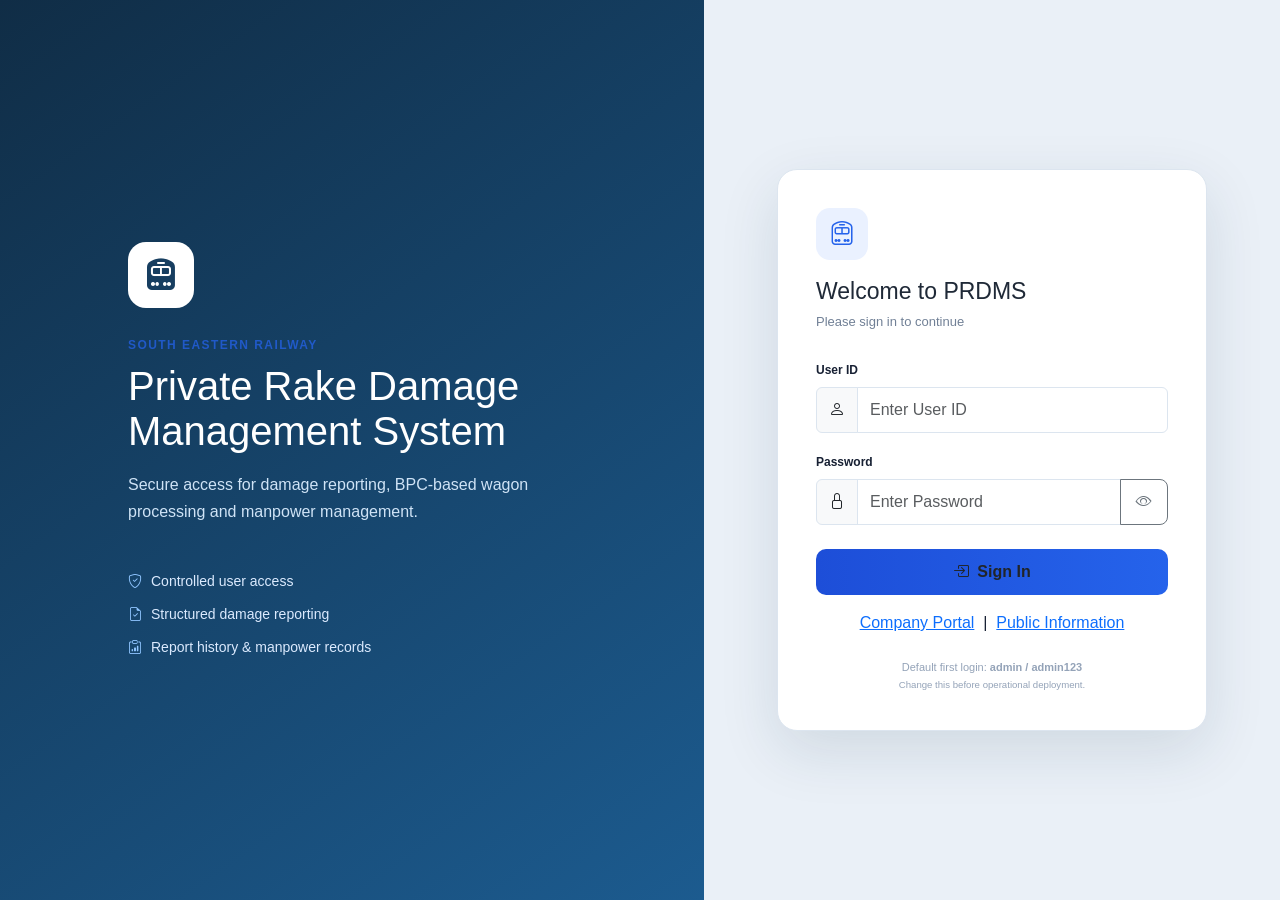
==== commit 440dec8c: "PDRMS V5 production update with portals and print improvements" ====
--- a/login.html
+++ b/login.html
@@ -2,8 +2,8 @@
 <meta charset="UTF-8"><meta name="viewport" content="width=device-width,initial-scale=1.0"><title>PRDMS | Secure Login</title>
 <link href="https://cdn.jsdelivr.net/npm/bootstrap@5.3.7/dist/css/bootstrap.min.css" rel="stylesheet"><link rel="stylesheet" href="https://cdn.jsdelivr.net/npm/bootstrap-icons@1.13.1/font/bootstrap-icons.min.css"><link rel="stylesheet" href="css/style.css"></head>
 <body class="login-page"><div class="login-shell"><section class="login-brand-panel"><div class="login-railway-mark"><i class="bi bi-train-front-fill"></i></div><div class="eyebrow">SOUTH EASTERN RAILWAY</div><h1>Private Rake Damage<br>Management System</h1><p>Secure access for damage reporting, BPC-based wagon processing and manpower management.</p><div class="login-feature-list"><div><i class="bi bi-shield-check"></i>Controlled user access</div><div><i class="bi bi-file-earmark-check"></i>Structured damage reporting</div><div><i class="bi bi-clipboard-data"></i>Report history & manpower records</div></div></section>
-<section class="login-card-wrap"><div class="login-card"><div class="login-card-logo"><i class="bi bi-train-front"></i></div><div class="login-card-heading"><h2>Welcome to PRDMS</h2><p>Please sign in to continue</p></div><form id="loginForm"><label class="form-label">User ID</label><div class="input-group mb-3"><span class="input-group-text"><i class="bi bi-person"></i></span><input id="loginUserId" class="form-control" placeholder="Enter User ID" required></div><label class="form-label">Password</label><div class="input-group mb-2"><span class="input-group-text"><i class="bi bi-lock"></i></span><input id="loginPassword" type="password" class="form-control" placeholder="Enter Password" required><button type="button" class="btn btn-outline-secondary password-toggle" id="togglePassword"><i class="bi bi-eye"></i></button></div><div id="loginError" class="login-error d-none"></div><button class="btn login-submit w-100 mt-3" type="submit"><i class="bi bi-box-arrow-in-right me-2"></i>Sign In</button></form><div class="login-help">Default first login: <strong>admin / admin123</strong><br><small>Change this before operational deployment.</small></div></div></section></div>
-<script src="js/cloud.js"></script><script src="js/auth.js"></script><script>
+<section class="login-card-wrap"><div class="login-card"><div class="login-card-logo"><i class="bi bi-train-front"></i></div><div class="login-card-heading"><h2>Welcome to PRDMS</h2><p>Please sign in to continue</p></div><form id="loginForm"><label class="form-label">User ID</label><div class="input-group mb-3"><span class="input-group-text"><i class="bi bi-person"></i></span><input id="loginUserId" class="form-control" placeholder="Enter User ID" required></div><label class="form-label">Password</label><div class="input-group mb-2"><span class="input-group-text"><i class="bi bi-lock"></i></span><input id="loginPassword" type="password" class="form-control" placeholder="Enter Password" required><button type="button" class="btn btn-outline-secondary password-toggle" id="togglePassword"><i class="bi bi-eye"></i></button></div><div id="loginError" class="login-error d-none"></div><button class="btn login-submit w-100 mt-3" type="submit"><i class="bi bi-box-arrow-in-right me-2"></i>Sign In</button></form><div class="text-center mt-3"><a href="pages/company-portal.html">Company Portal</a> &nbsp;|&nbsp; <a href="pages/public-portal.html">Public Information</a></div><div class="login-help">Default first login: <strong>admin / admin123</strong><br><small>Change this before operational deployment.</small></div></div></section></div>
+<script src="js/cloud.js"></script><script src="js/auth.js"></script><script src="js/company-master.js"></script><script>seedCompanyAccounts&&seedCompanyAccounts();</script><script>
 togglePassword.onclick=()=>{const p=loginPassword;p.type=p.type==="password"?"text":"password";togglePassword.querySelector("i").className=p.type==="password"?"bi bi-eye":"bi bi-eye-slash"};
 loginForm.onsubmit=e=>{e.preventDefault();const r=PRDMSAuth.login(loginUserId.value,loginPassword.value);if(!r.ok){loginError.textContent=r.message;loginError.classList.remove("d-none");return}location.href="index.html"};
 </script></body></html>
--- a/css/style.css
+++ b/css/style.css
@@ -2365,3 +2365,424 @@
         display: block !important;
     }
 }
+
+
+/* TOTAL WELDING DIMENSION UNIT - keep cm visible in narrow total columns */
+#wagonTotalRow .fitted-column span {
+    display: inline-block;
+    white-space: normal;
+    word-break: normal;
+}
+#wagonTotalRow .fitted-column small {
+    font-size: inherit;
+    line-height: 1;
+}
+@media print {
+    #wagonTotalRow .fitted-column {
+        overflow: visible !important;
+        white-space: normal !important;
+    }
+}
+
+/* Company & Public Portals */
+.company-portal-page{min-height:100vh;background:linear-gradient(135deg,#edf4fa,#dfeaf5)}.portal-login-wrap{min-height:100vh;display:grid;place-items:center;padding:24px;background:linear-gradient(135deg,#102d46,#1c5b8f)}.portal-login-card{width:min(430px,100%);background:#fff;border-radius:22px;padding:40px;box-shadow:0 24px 70px #0003;text-align:center}.portal-login-card h2{color:#12304a;font-weight:800}.portal-login-card p{color:#718096}.portal-icon{font-size:42px;margin-bottom:12px}.back-login{display:inline-block;margin-top:20px;text-decoration:none;color:#2563eb}.public-portal-page{min-height:100vh;background:#f3f7fb}.public-hero{background:linear-gradient(135deg,#102d46 0%,#1b5c8f 55%,#2563eb 100%);color:#fff;padding:25px 0 55px;position:relative;overflow:hidden}.public-hero:after{content:'🚆';position:absolute;font-size:220px;right:8%;bottom:-85px;opacity:.08}.public-hero h1{font-weight:800;font-size:clamp(30px,5vw,52px);margin:16px 0 8px;color:#fff}.public-hero p{font-size:18px;color:#dbeafe}.public-badge{display:inline-block;border:1px solid #ffffff55;border-radius:30px;padding:8px 16px;font-size:12px;letter-spacing:1px}.public-content{margin-top:-28px;position:relative;z-index:2;padding-bottom:40px}.public-stat,.public-card{background:#fff;border:1px solid #dce5ef;border-radius:18px;box-shadow:0 12px 35px #12304a12}.public-stat{padding:24px;text-align:center}.public-stat-icon{font-size:28px;margin-bottom:8px}.public-stat strong{display:block;font-size:30px;color:#12304a}.public-stat span{font-size:12px;color:#718096;font-weight:700;text-transform:uppercase;letter-spacing:.6px}.public-card h4{color:#12304a;font-weight:800}.public-card li{margin:9px 0;color:#4a5568}.public-footer{text-align:center;padding:25px;color:#718096;font-size:12px}
+
+/* PDRMS Company & Public Intelligence Portals */
+.company-portal-page{background:#f3f6fb}.company-hero,.public-hero{background:linear-gradient(135deg,#071a33,#0b4f8a 55%,#1488cc);color:#fff}.company-hero h1,.public-hero h1{color:#fff;margin:.2rem 0}.eyebrow{font-size:.75rem;letter-spacing:.12em;font-weight:700;opacity:.75}.updated-label{font-size:.7rem;letter-spacing:.1em;opacity:.75}.company-panel,.public-card{border:0;border-radius:18px;background:#fff;box-shadow:0 10px 30px rgba(15,35,60,.08);padding:24px}.company-panel h4{font-weight:800}.intel-stat{height:100%;background:#fff;border-radius:16px;padding:18px;box-shadow:0 8px 24px rgba(15,35,60,.08);text-align:center}.intel-stat span{font-size:1.4rem;display:block}.intel-stat strong{display:block;font-size:1.25rem;margin:7px 0;overflow-wrap:anywhere}.intel-stat small{color:#64748b;font-weight:700}.quick-grid{display:grid;grid-template-columns:repeat(4,1fr);gap:14px}.quick-action{background:linear-gradient(145deg,#fff,#f3f8ff);border:1px solid #e4edf8;border-radius:16px;padding:18px;text-decoration:none;color:#14213d;box-shadow:0 8px 22px rgba(15,35,60,.06)}.quick-action span{font-size:1.5rem;display:block}.quick-action b,.quick-action small{display:block}.quick-action small{color:#64748b;margin-top:4px}.trend-row{display:grid;grid-template-columns:80px 1fr 140px;gap:10px;align-items:center;margin:10px 0;font-size:.85rem}.trend-bars{height:18px;position:relative}.trend-bars i,.trend-bars em{display:block;height:7px;border-radius:5px;margin:2px 0;background:#0d6efd}.trend-bars em{background:#f59e0b}.rank-line{display:flex;justify-content:space-between;border-bottom:1px solid #edf0f4;padding:10px 0}.passport-hero{display:flex;justify-content:space-between;align-items:center;background:linear-gradient(135deg,#102a43,#1769aa);color:#fff;border-radius:16px;padding:24px}.passport-hero h2{color:#fff}.passport-tag{background:#ffffff22;padding:8px 12px;border-radius:99px}.passport-metrics{display:grid;grid-template-columns:repeat(5,1fr);gap:10px;margin-top:16px}.passport-metrics div{background:#f6f9fd;padding:14px;border-radius:12px}.passport-metrics b,.passport-metrics span{display:block}.passport-metrics span{font-size:.75rem;color:#64748b}.public-content{margin-top:-25px;padding-bottom:45px}.public-badge{font-size:.8rem;letter-spacing:.12em;font-weight:700;opacity:.85}.public-hero{min-height:360px}.public-hero .lead{max-width:700px}.hero-actions{display:flex;gap:12px}.public-stat{background:#fff;border-radius:18px;padding:25px;text-align:center;box-shadow:0 12px 30px rgba(8,31,56,.13)}.public-stat-icon{font-size:1.8rem}.public-stat strong,.public-stat span{display:block}.public-stat strong{font-size:2rem}.public-stat span{color:#64748b;font-weight:700}.public-update{text-align:center;background:#ffffffcc;border-radius:12px;padding:10px;margin-bottom:15px;font-size:.85rem;color:#475569}.feature-grid{display:grid;grid-template-columns:repeat(2,1fr);gap:12px;margin-top:20px}.feature-grid div{padding:14px;background:#f6f9fd;border-radius:12px}.feature-grid b,.feature-grid span{display:block}.feature-grid span{font-size:.85rem;color:#64748b}.public-stack div{padding:12px 0;border-bottom:1px solid #e9eef5}.public-stack span{display:block;color:#64748b;font-size:.9rem}.public-footer{background:#071a33;color:#fff;text-align:center;padding:22px}.portal-login-wrap{min-height:100vh;background:linear-gradient(135deg,#071a33,#0b4f8a);display:grid;place-items:center;padding:20px}.portal-login-card{width:min(430px,100%);background:#fff;border-radius:22px;padding:35px;text-align:center;box-shadow:0 25px 60px #0004}.portal-icon{font-size:3rem}.back-login{display:block;margin-top:16px}.company-portal-page .btn{width:auto}@media(max-width:768px){.quick-grid{grid-template-columns:repeat(2,1fr)}.passport-metrics{grid-template-columns:repeat(2,1fr)}.trend-row{grid-template-columns:65px 1fr}.trend-row b{grid-column:2}.company-hero .container{padding-top:20px!important}.public-hero{min-height:420px}}
+
+/* V5 STAFF READABILITY UPGRADE */
+#reportPreview, #printArea, .official-report{font-size:10.5px!important;}
+#reportPreview table, #printArea table, .official-report table{font-size:9.5px!important;}
+@media print{#reportPreview,#printArea,.official-report{font-size:10pt!important;}#reportPreview table,#printArea table,.official-report table{font-size:8.8pt!important;}}
+
+/* =====================================================
+   V5 PRINT READABILITY UPDATE
+   Only Damage Report table text enlarged for printing.
+   No application logic changed.
+   ===================================================== */
+@media print {
+    #wagonTable th,
+    #wagonTableHeader th,
+    #repairColumnHeaderRow th {
+        font-size: 11pt !important;
+        line-height: 1.12 !important;
+    }
+
+    #wagonTable tbody td,
+    #wagonTableBody td,
+    #wagonTotalRow td {
+        font-size: 11pt !important;
+        line-height: 1.15 !important;
+    }
+
+    /* Repair headings and values use the same readable print size */
+    #wagonTable th:nth-child(n+7),
+    #repairColumnHeaderRow th,
+    #wagonTable tbody td:nth-child(n+7),
+    #wagonTableBody td:nth-child(n+7) {
+        font-size: 11pt !important;
+    }
+}
+
+/* =====================================================
+   V5.3 FINAL PRINT FONT ENLARGEMENT
+   Appended last intentionally so it overrides all older
+   compact print rules.
+   ===================================================== */
+@media print {
+    /* DAMAGE REPORT: force every wagon-table heading and value larger */
+    #wagonTable,
+    #wagonTableHeader,
+    #wagonTableBody {
+        font-size: 12pt !important;
+    }
+
+    #wagonTableHeader th,
+    #wagonTable thead th,
+    #wagonTable th,
+    #repairColumnHeaderRow th,
+    #yardRepairHeader {
+        font-size: 12pt !important;
+        line-height: 1.15 !important;
+    }
+
+    #wagonTableBody td,
+    #wagonTable tbody td,
+    #wagonTable td,
+    #wagonTotalRow td,
+    #wagonTotalRow th,
+    #wagonTableBody td small,
+    #wagonTableBody td span,
+    #wagonTotalRow small,
+    #wagonTotalRow span {
+        font-size: 12pt !important;
+        line-height: 1.15 !important;
+    }
+
+    /* Narrow repair columns must also obey the same size */
+    #repairColumnHeaderRow th,
+    #wagonTableHeader th:nth-child(n+7),
+    #wagonTableBody td:nth-child(n+7):not(:last-child),
+    #wagonTable tbody td:nth-child(n+7):not(:last-child) {
+        font-size: 12pt !important;
+    }
+}
+
+
+/* =====================================================
+   V5.5 TARGETED PRINT CORRECTION
+   Keep existing 12pt Damage Report appearance.
+   Only enlarge the six main wagon columns that remained small.
+   Do NOT change repair columns or table widths.
+   ===================================================== */
+@media print {
+    /* Main Damage Report headings: Sl, O/Rly, Wagon No, Type, Incoming Damages, Remarks */
+    #wagonTableHeader th:nth-child(1),
+    #wagonTableHeader th:nth-child(2),
+    #wagonTableHeader th:nth-child(3),
+    #wagonTableHeader th:nth-child(4),
+    #wagonTableHeader th:nth-child(5),
+    #wagonTableHeader th:nth-child(6) {
+        font-size: 12pt !important;
+        line-height: 1.15 !important;
+    }
+
+    /* Matching entered data only for those six main columns */
+    #wagonTableBody td:nth-child(1),
+    #wagonTableBody td:nth-child(2),
+    #wagonTableBody td:nth-child(3),
+    #wagonTableBody td:nth-child(4),
+    #wagonTableBody td:nth-child(5),
+    #wagonTableBody td:nth-child(6) {
+        font-size: 12pt !important;
+        line-height: 1.15 !important;
+    }
+}
+
+/* =====================================================
+   V5.7 FINAL TARGETED PRINT READABILITY PATCH
+   Only the items specifically requested below are changed.
+   ===================================================== */
+
+@media print {
+    /* DAMAGE REPORT: O/Rly, Wagon No. and Type one point smaller to prevent line overlap */
+    #wagonTableHeader th:nth-child(2),
+    #wagonTableHeader th:nth-child(3),
+    #wagonTableHeader th:nth-child(4),
+    #wagonTableBody td:nth-child(2),
+    #wagonTableBody td:nth-child(3),
+    #wagonTableBody td:nth-child(4) {
+        font-size: 11pt !important;
+        line-height: 1.12 !important;
+    }
+
+    /* DAMAGE REPORT: Total row values must match the normal readable report values */
+    #wagonTotalRow td,
+    #wagonTotalRow th,
+    #wagonTableBody tr:last-child td,
+    #wagonTableBody tr:last-child th {
+        font-size: 12pt !important;
+        line-height: 1.12 !important;
+    }
+
+    /* DAMAGE REPORT PARTICULARS (the two information boxes) */
+    #printDamageParticulars,
+    #printDamageParticulars strong,
+    #printDamageParticulars span,
+    #printDamageParticulars .print-particulars-left div,
+    #printDamageParticulars .print-particulars-right div {
+        font-size: 12pt !important;
+        line-height: 1.15 !important;
+    }
+}
+
+/* =========================================
+   V5.12 – TARGETED FINAL PRINT TUNING
+   Base: approved V5.8 layout
+   ========================================= */
+@media print {
+    /* Damage report: only O/Rly, Wagon No. and Type reduced to 10pt */
+    #wagonTableHeader th:nth-child(2),
+    #wagonTableHeader th:nth-child(3),
+    #wagonTableHeader th:nth-child(4),
+    #wagonTableBody td:nth-child(2),
+    #wagonTableBody td:nth-child(3),
+    #wagonTableBody td:nth-child(4) {
+        font-size: 10pt !important;
+        line-height: 1.08 !important;
+    }
+
+    /* Keep Wagon No. and Type on one line where possible */
+    #wagonTableBody td:nth-child(3),
+    #wagonTableBody td:nth-child(4) {
+        white-space: nowrap !important;
+        word-break: normal !important;
+        overflow-wrap: normal !important;
+    }
+
+    /* Damage report first particulars tables: Train No., Loading Point, etc. */
+    #printDamageParticulars .print-particulars-left > div > strong,
+    #printDamageParticulars .print-particulars-right > div > strong,
+    #printDamageParticulars .print-particulars-left > div > span,
+    #printDamageParticulars .print-particulars-right > div > span {
+        font-size: 13pt !important;
+        line-height: 1.12 !important;
+    }
+}
+
+/* =====================================================
+   V5.13 – DAMAGE REPORT PARTICULARS FINAL LAYOUT FIX
+   Only the top two particulars tables are adjusted.
+   Manpower and the main damage table are untouched.
+   ===================================================== */
+@media print {
+    #printDamageParticulars .print-particulars-grid {
+        grid-template-columns: 1fr 1fr !important;
+        column-gap: 4mm !important;
+    }
+
+    /* Give entered values more room while keeping requested 13pt readability */
+    #printDamageParticulars .print-particulars-left > div,
+    #printDamageParticulars .print-particulars-right > div {
+        grid-template-columns: 42% 58% !important;
+        min-height: 7mm !important;
+    }
+
+    #printDamageParticulars .print-particulars-left > div > strong,
+    #printDamageParticulars .print-particulars-right > div > strong,
+    #printDamageParticulars .print-particulars-left > div > span,
+    #printDamageParticulars .print-particulars-right > div > span {
+        font-size: 13pt !important;
+        line-height: 1.12 !important;
+        padding: 0.8mm 1.5mm !important;
+        box-sizing: border-box !important;
+    }
+
+    #printDamageParticulars .print-particulars-left > div > span,
+    #printDamageParticulars .print-particulars-right > div > span {
+        white-space: normal !important;
+        overflow-wrap: normal !important;
+        word-break: normal !important;
+    }
+}
+
+
+/* =====================================================
+   V5.14 – FINAL DAMAGE REPORT PRINT FIX
+   Only Examination By display is adjusted here.
+   ===================================================== */
+@media print {
+    #printExaminedBy {
+        white-space: pre-line !important;
+        line-height: 1.35 !important;
+        display: block !important;
+    }
+    /* Keep each examiner on its own line when two names exist. */
+    #printExaminedBy br { display: block !important; }
+}
+
+
+/* V5.15 – FINAL TWO-EXAMINER PRINT FIX */
+@media print {
+    #printExaminedBy {
+        display: block !important;
+        white-space: normal !important;
+        line-height: 1.35 !important;
+    }
+    #printExaminedBy br {
+        display: block !important;
+        content: "" !important;
+        margin-bottom: 1.2mm !important;
+    }
+}
+
+/* =====================================================
+   V5.16 – FINAL PARTICULARS TABLE PARTITION LINE FIX
+   Keep the Examination By cell divider continuous when
+   two examiner names occupy two lines.
+   ===================================================== */
+@media print {
+    #printDamageParticulars .print-particulars-left > div,
+    #printDamageParticulars .print-particulars-right > div {
+        align-items: stretch !important;
+    }
+
+    #printDamageParticulars .print-particulars-left > div > strong,
+    #printDamageParticulars .print-particulars-right > div > strong {
+        display: flex !important;
+        align-items: center !important;
+        align-self: stretch !important;
+        height: auto !important;
+        border-right: 1px solid #000 !important;
+    }
+
+    #printDamageParticulars .print-particulars-left > div > span,
+    #printDamageParticulars .print-particulars-right > div > span {
+        display: flex !important;
+        align-items: center !important;
+        align-self: stretch !important;
+        height: auto !important;
+    }
+}
+
+
+/* =====================================================
+   V5.18 – FINAL TWO-POINT PRINT CORRECTION
+   1) Examination By divider must reach full row height.
+   2) Every TOTAL value must print at the same size.
+   ===================================================== */
+@media print {
+    /* Remove the V5.17 artificial divider approach completely. */
+
+    /* Examination By is the last row of the right particulars table.
+       Use flex only for this row so the label cell and its border always
+       stretch to the full height of two examiner names. */
+    #printDamageParticulars .print-particulars-right > div:last-child {
+        display: flex !important;
+        align-items: stretch !important;
+        min-height: 7mm !important;
+    }
+
+    #printDamageParticulars .print-particulars-right > div:last-child > strong {
+        display: flex !important;
+        flex: 0 0 42% !important;
+        width: 42% !important;
+        align-self: stretch !important;
+        align-items: center !important;
+        box-sizing: border-box !important;
+        border-right: 1px solid #000 !important;
+        height: auto !important;
+    }
+
+    #printDamageParticulars .print-particulars-right > div:last-child > span {
+        display: block !important;
+        flex: 0 0 58% !important;
+        width: 58% !important;
+        box-sizing: border-box !important;
+        align-self: stretch !important;
+        border: none !important;
+    }
+
+    /* TOTAL row: force every visible total and nested value to the same size. */
+    #wagonTotalRow > td,
+    #wagonTotalRow > th,
+    #wagonTotalRow > td *,
+    #wagonTotalRow > th * {
+        font-size: 12pt !important;
+        line-height: 1.12 !important;
+        font-weight: bold !important;
+        vertical-align: middle !important;
+    }
+}
+
+/* V5.19: FINAL EXAMINATION BY DIVIDER FIX - only this row */
+@media print {
+  #printDamageParticulars .print-particulars-right > div:last-child {
+    /* Draw the divider as part of the row background so it always spans full row height */
+    background-image: linear-gradient(
+      to right,
+      transparent calc(47% - 0.5px),
+      #000 calc(47% - 0.5px),
+      #000 calc(47% + 0.5px),
+      transparent calc(47% + 0.5px)
+    ) !important;
+    background-repeat: no-repeat !important;
+    background-size: 100% 100% !important;
+  }
+
+  /* Remove only the unreliable cell-height border on this one tall row */
+  #printDamageParticulars .print-particulars-right > div:last-child > strong {
+    border-right: none !important;
+    height: auto !important;
+    min-height: 0 !important;
+  }
+}
+
+/* =====================================================
+   V5.20 – CLEAN EXAMINATION BY ROW FIX
+   Reduce Damage Report particulars from 13pt to 12pt and
+   use table-cell layout for the tall Examination By row.
+   ===================================================== */
+@media print {
+    /* User-approved readability with one-point reduction */
+    #printDamageParticulars .print-particulars-left > div > strong,
+    #printDamageParticulars .print-particulars-right > div > strong,
+    #printDamageParticulars .print-particulars-left > div > span,
+    #printDamageParticulars .print-particulars-right > div > span {
+        font-size: 12pt !important;
+        line-height: 1.12 !important;
+    }
+
+    /* Disable the V5.19 background divider on the Examination By row. */
+    #printDamageParticulars .print-particulars-right > div:last-child {
+        display: table !important;
+        width: 100% !important;
+        table-layout: fixed !important;
+        background-image: none !important;
+        background: transparent !important;
+        border-bottom: none !important;
+    }
+
+    /* Real table cells guarantee one continuous partition line for both
+       one-examiner and two-examiner scenarios. */
+    #printDamageParticulars .print-particulars-right > div:last-child > strong {
+        display: table-cell !important;
+        width: 42% !important;
+        height: auto !important;
+        min-height: 0 !important;
+        box-sizing: border-box !important;
+        vertical-align: middle !important;
+        border-right: 1px solid #000 !important;
+        padding: 0.8mm 1.5mm !important;
+    }
+
+    #printDamageParticulars .print-particulars-right > div:last-child > span {
+        display: table-cell !important;
+        width: 58% !important;
+        height: auto !important;
+        box-sizing: border-box !important;
+        vertical-align: middle !important;
+        border: none !important;
+        padding: 0.8mm 1.5mm !important;
+    }
+}
